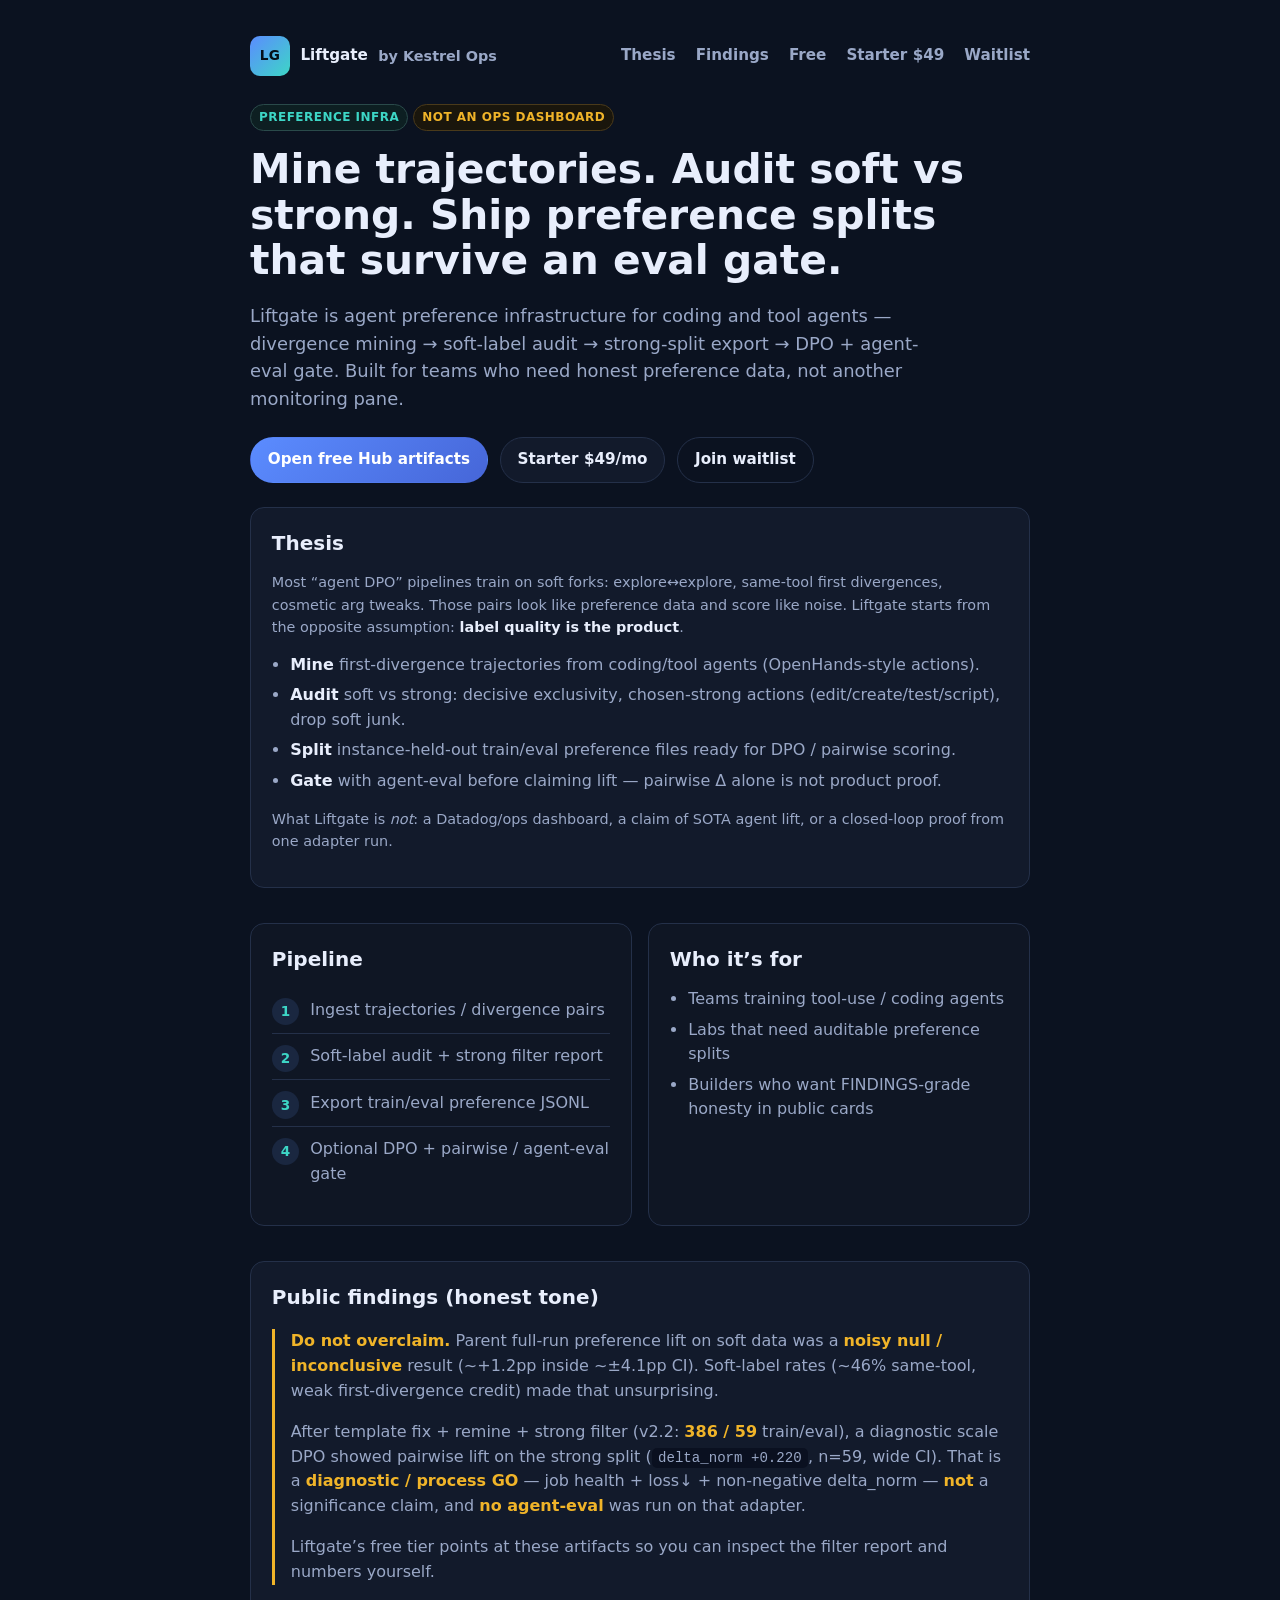
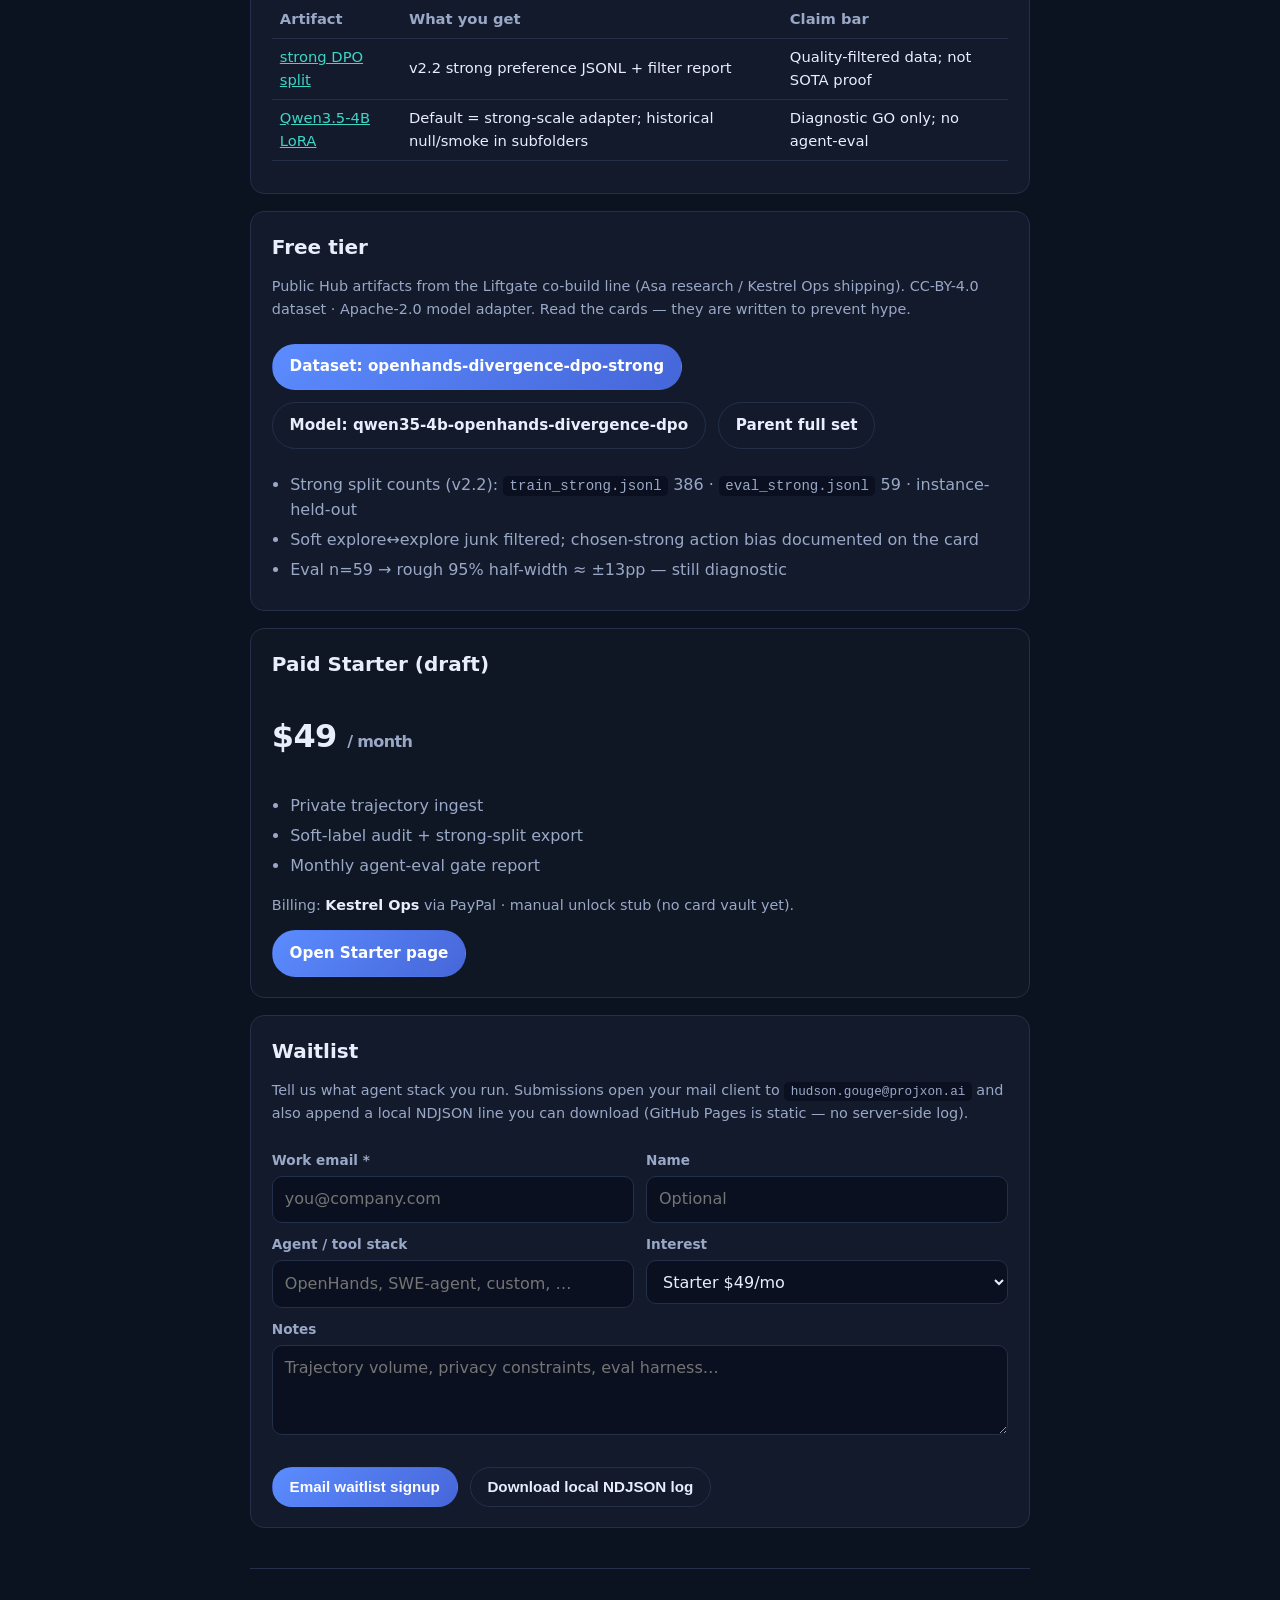
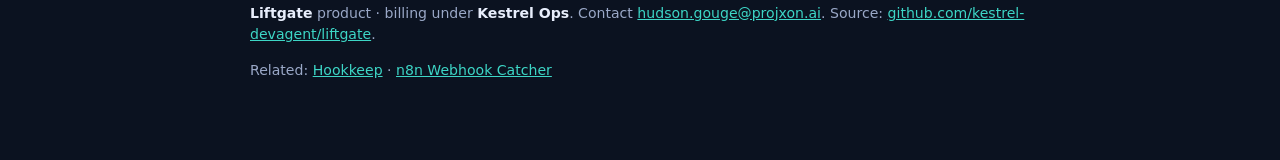
==== docs/index.html @ 3e18eb13 "Ship Liftgate public landing + Starter draft Agent preference infra Pages site: thesis, honest FINDI" ====
<!DOCTYPE html>
<html lang="en">
<head>
<meta charset="utf-8" />
<meta name="viewport" content="width=device-width, initial-scale=1" />
<title>Liftgate — Agent preference infrastructure | Kestrel Ops</title>
<meta name="description" content="Liftgate mines coding-agent trajectories, audits soft vs strong preference labels, and ships DPO/preference splits with an agent-eval gate. Free Hub artifacts + Starter $49/mo." />
<meta name="theme-color" content="#0b1220" />
<link rel="stylesheet" href="./styles.css" />
</head>
<body>
<main class="wrap">
  <nav>
    <a class="brand" href="./">
      <span class="logo">LG</span>
      <strong>Liftgate</strong>
      <span class="fine">by Kestrel Ops</span>
    </a>
    <a href="#thesis">Thesis</a>
    <a href="#findings">Findings</a>
    <a href="#free">Free</a>
    <a href="./starter.html">Starter $49</a>
    <a href="#waitlist">Waitlist</a>
  </nav>

  <p><span class="tag">Preference infra</span> <span class="tag warn">Not an ops dashboard</span></p>
  <h1>Mine trajectories. Audit soft vs strong. Ship preference splits that survive an eval gate.</h1>
  <p class="lede">
    Liftgate is agent preference infrastructure for coding and tool agents —
    divergence mining → soft-label audit → strong-split export → DPO + agent-eval gate.
    Built for teams who need honest preference data, not another monitoring pane.
  </p>
  <div class="cta">
    <a class="btn btn-primary" href="#free">Open free Hub artifacts</a>
    <a class="btn" href="./starter.html">Starter $49/mo</a>
    <a class="btn btn-ghost" href="#waitlist">Join waitlist</a>
  </div>

  <section id="thesis" class="card">
    <h2>Thesis</h2>
    <p class="fine" style="margin-top:0">
      Most “agent DPO” pipelines train on soft forks: explore↔explore, same-tool first divergences,
      cosmetic arg tweaks. Those pairs look like preference data and score like noise.
      Liftgate starts from the opposite assumption: <strong style="color:var(--text)">label quality is the product</strong>.
    </p>
    <ul class="clean">
      <li><strong>Mine</strong> first-divergence trajectories from coding/tool agents (OpenHands-style actions).</li>
      <li><strong>Audit</strong> soft vs strong: decisive exclusivity, chosen-strong actions (edit/create/test/script), drop soft junk.</li>
      <li><strong>Split</strong> instance-held-out train/eval preference files ready for DPO / pairwise scoring.</li>
      <li><strong>Gate</strong> with agent-eval before claiming lift — pairwise Δ alone is not product proof.</li>
    </ul>
    <p class="fine">
      What Liftgate is <em>not</em>: a Datadog/ops dashboard, a claim of SOTA agent lift, or a closed-loop proof from one adapter run.
    </p>
  </section>

  <section class="grid two">
    <div class="card soft">
      <h2>Pipeline</h2>
      <ol class="steps">
        <li>Ingest trajectories / divergence pairs</li>
        <li>Soft-label audit + strong filter report</li>
        <li>Export train/eval preference JSONL</li>
        <li>Optional DPO + pairwise / agent-eval gate</li>
      </ol>
    </div>
    <div class="card soft">
      <h2>Who it’s for</h2>
      <ul class="clean">
        <li>Teams training tool-use / coding agents</li>
        <li>Labs that need auditable preference splits</li>
        <li>Builders who want FINDINGS-grade honesty in public cards</li>
      </ul>
    </div>
  </section>

  <section id="findings" class="card">
    <h2>Public findings (honest tone)</h2>
    <div class="findings">
      <p style="margin-top:0">
        <strong>Do not overclaim.</strong> Parent full-run preference lift on soft data was a
        <strong>noisy null / inconclusive</strong> result (~+1.2pp inside ~±4.1pp CI). Soft-label rates
        (~46% same-tool, weak first-divergence credit) made that unsurprising.
      </p>
      <p>
        After template fix + remine + strong filter (v2.2: <strong>386 / 59</strong> train/eval),
        a diagnostic scale DPO showed pairwise lift on the strong split
        (<code>delta_norm +0.220</code>, n=59, wide CI). That is a
        <strong>diagnostic / process GO</strong> — job health + loss↓ + non-negative delta_norm —
        <strong>not</strong> a significance claim, and <strong>no agent-eval</strong> was run on that adapter.
      </p>
      <p style="margin-bottom:0">
        Liftgate’s free tier points at these artifacts so you can inspect the filter report and numbers yourself.
      </p>
    </div>
    <table>
      <thead>
        <tr><th>Artifact</th><th>What you get</th><th>Claim bar</th></tr>
      </thead>
      <tbody>
        <tr>
          <td><a href="https://huggingface.co/datasets/asaverren/openhands-divergence-dpo-strong">strong DPO split</a></td>
          <td>v2.2 strong preference JSONL + filter report</td>
          <td>Quality-filtered data; not SOTA proof</td>
        </tr>
        <tr>
          <td><a href="https://huggingface.co/asaverren/qwen35-4b-openhands-divergence-dpo">Qwen3.5-4B LoRA</a></td>
          <td>Default = strong-scale adapter; historical null/smoke in subfolders</td>
          <td>Diagnostic GO only; no agent-eval</td>
        </tr>
      </tbody>
    </table>
  </section>

  <section id="free" class="card">
    <h2>Free tier</h2>
    <p class="fine" style="margin-top:0">
      Public Hub artifacts from the Liftgate co-build line (Asa research / Kestrel Ops shipping).
      CC-BY-4.0 dataset · Apache-2.0 model adapter. Read the cards — they are written to prevent hype.
    </p>
    <div class="cta">
      <a class="btn btn-primary" href="https://huggingface.co/datasets/asaverren/openhands-divergence-dpo-strong" target="_blank" rel="noopener">Dataset: openhands-divergence-dpo-strong</a>
      <a class="btn" href="https://huggingface.co/asaverren/qwen35-4b-openhands-divergence-dpo" target="_blank" rel="noopener">Model: qwen35-4b-openhands-divergence-dpo</a>
      <a class="btn btn-ghost" href="https://huggingface.co/datasets/asaverren/openhands-divergence-dpo" target="_blank" rel="noopener">Parent full set</a>
    </div>
    <ul class="clean">
      <li>Strong split counts (v2.2): <code>train_strong.jsonl</code> 386 · <code>eval_strong.jsonl</code> 59 · instance-held-out</li>
      <li>Soft explore↔explore junk filtered; chosen-strong action bias documented on the card</li>
      <li>Eval n=59 → rough 95% half-width ≈ ±13pp — still diagnostic</li>
    </ul>
  </section>

  <section class="card soft">
    <h2>Paid Starter (draft)</h2>
    <p class="price">$49 <span>/ month</span></p>
    <ul class="clean">
      <li>Private trajectory ingest</li>
      <li>Soft-label audit + strong-split export</li>
      <li>Monthly agent-eval gate report</li>
    </ul>
    <p class="fine">Billing: <strong style="color:var(--text)">Kestrel Ops</strong> via PayPal · manual unlock stub (no card vault yet).</p>
    <a class="btn btn-primary" href="./starter.html">Open Starter page</a>
  </section>

  <section id="waitlist" class="card">
    <h2>Waitlist</h2>
    <p class="fine" style="margin-top:0">
      Tell us what agent stack you run. Submissions open your mail client to
      <code>hudson.gouge@projxon.ai</code> and also append a local NDJSON line you can download
      (GitHub Pages is static — no server-side log).
    </p>
    <form id="waitlist-form" novalidate>
      <div class="row two">
        <div>
          <label for="email">Work email *</label>
          <input id="email" name="email" type="email" required placeholder="you@company.com" autocomplete="email" />
        </div>
        <div>
          <label for="name">Name</label>
          <input id="name" name="name" type="text" placeholder="Optional" autocomplete="name" />
        </div>
      </div>
      <div class="row two">
        <div>
          <label for="stack">Agent / tool stack</label>
          <input id="stack" name="stack" type="text" placeholder="OpenHands, SWE-agent, custom, …" />
        </div>
        <div>
          <label for="tier">Interest</label>
          <select id="tier" name="tier">
            <option value="free">Free Hub artifacts</option>
            <option value="starter" selected>Starter $49/mo</option>
            <option value="custom">Custom / volume</option>
          </select>
        </div>
      </div>
      <label for="notes">Notes</label>
      <textarea id="notes" name="notes" placeholder="Trajectory volume, privacy constraints, eval harness…"></textarea>
      <div class="cta" style="margin-bottom:0">
        <button class="btn btn-primary" type="submit">Email waitlist signup</button>
        <button class="btn" type="button" id="dl-ndjson">Download local NDJSON log</button>
      </div>
      <div class="toast" id="toast" role="status"></div>
    </form>
  </section>

  <footer class="footer">
    <p>
      <strong style="color:var(--text)">Liftgate</strong> product · billing under <strong style="color:var(--text)">Kestrel Ops</strong>.
      Contact <a href="mailto:hudson.gouge@projxon.ai">hudson.gouge@projxon.ai</a>.
      Source: <a href="https://github.com/kestrel-devagent/liftgate">github.com/kestrel-devagent/liftgate</a>.
    </p>
    <p>Related: <a href="https://kestrel-devagent.github.io/hookkeep/">Hookkeep</a> · <a href="https://kestrel-devagent.github.io/n8n-webhook-catcher/">n8n Webhook Catcher</a></p>
  </footer>
</main>
<script>
(function () {
  const KEY = 'liftgate_waitlist_ndjson_v1';
  const to = 'hudson.gouge@projxon.ai';
  function load() {
    try { return JSON.parse(localStorage.getItem(KEY) || '[]'); } catch (_) { return []; }
  }
  function save(rows) {
    localStorage.setItem(KEY, JSON.stringify(rows));
  }
  function rowFromForm(fd) {
    return {
      ts: new Date().toISOString(),
      product: 'liftgate',
      email: String(fd.get('email') || '').trim(),
      name: String(fd.get('name') || '').trim(),
      stack: String(fd.get('stack') || '').trim(),
      tier: String(fd.get('tier') || '').trim(),
      notes: String(fd.get('notes') || '').trim(),
      source: 'pages-waitlist'
    };
  }
  function toast(msg) {
    const el = document.getElementById('toast');
    el.textContent = msg;
    el.classList.add('show');
  }
  document.getElementById('waitlist-form').addEventListener('submit', function (e) {
    e.preventDefault();
    const fd = new FormData(e.target);
    const row = rowFromForm(fd);
    if (!row.email || !row.email.includes('@')) {
      toast('Please enter a valid work email.');
      return;
    }
    const rows = load();
    rows.push(row);
    save(rows);
    const subject = encodeURIComponent('Liftgate waitlist — ' + row.tier);
    const body = encodeURIComponent(
      'Liftgate waitlist signup\n\n' +
      'Email: ' + row.email + '\n' +
      'Name: ' + (row.name || '(none)') + '\n' +
      'Stack: ' + (row.stack || '(none)') + '\n' +
      'Interest: ' + row.tier + '\n' +
      'Notes: ' + (row.notes || '(none)') + '\n' +
      'TS: ' + row.ts + '\n'
    );
    toast('Saved locally. Opening mail to ' + to + '…');
    window.location.href = 'mailto:' + to + '?subject=' + subject + '&body=' + body;
  });
  document.getElementById('dl-ndjson').addEventListener('click', function () {
    const rows = load();
    const text = rows.map(function (r) { return JSON.stringify(r); }).join('\n') + (rows.length ? '\n' : '');
    const blob = new Blob([text], { type: 'application/x-ndjson' });
    const a = document.createElement('a');
    a.href = URL.createObjectURL(blob);
    a.download = 'liftgate-waitlist.ndjson';
    a.click();
    URL.revokeObjectURL(a.href);
    toast(rows.length ? ('Downloaded ' + rows.length + ' row(s).') : 'Log empty — submit the form first.');
  });
})();
</script>
</body>
</html>
---- docs/styles.css ----
:root {
  --bg: #0b1220;
  --panel: #121a2b;
  --panel2: #0f1624;
  --text: #e8eefc;
  --muted: #9aa8c7;
  --accent: #5b8cff;
  --accent2: #3dd6c6;
  --warn: #f0b429;
  --border: #243049;
  --ok: #3ecf8e;
}
* { box-sizing: border-box; }
html { scroll-behavior: smooth; }
body {
  margin: 0;
  font-family: system-ui, -apple-system, Segoe UI, sans-serif;
  background: radial-gradient(1100px 560px at 8% -12%, #1a2a4a 0%, var(--bg) 55%);
  color: var(--text);
  min-height: 100vh;
  line-height: 1.55;
}
a { color: var(--accent2); }
a:hover { text-decoration: underline; }
.wrap { max-width: 820px; margin: 0 auto; padding: 2.25rem 1.25rem 4rem; }
nav {
  display: flex; flex-wrap: wrap; gap: .75rem 1.25rem; align-items: center;
  margin-bottom: 1.75rem; font-size: .95rem;
}
nav .brand { display: flex; align-items: center; gap: .65rem; margin-right: auto; text-decoration: none; color: var(--text); }
.logo {
  display: inline-grid; place-items: center; width: 40px; height: 40px;
  border-radius: 10px; font-weight: 800; font-size: .85rem; letter-spacing: .02em;
  background: linear-gradient(135deg, var(--accent), var(--accent2)); color: #041018;
}
nav a { color: var(--muted); text-decoration: none; font-weight: 600; }
nav a:hover { color: var(--text); }
h1 { font-size: clamp(1.85rem, 4.2vw, 2.55rem); line-height: 1.12; margin: .4rem 0 1rem; }
h2 { font-size: 1.25rem; margin: 0 0 .75rem; }
h3 { font-size: 1.05rem; margin: 1.1rem 0 .45rem; }
.lede { color: var(--muted); font-size: 1.12rem; max-width: 42rem; }
.cta { display: flex; flex-wrap: wrap; gap: .75rem; margin: 1.5rem 0; }
.btn {
  display: inline-flex; align-items: center; gap: .4rem;
  padding: .65rem 1.05rem; border-radius: 999px;
  border: 1px solid var(--border); background: var(--panel);
  color: var(--text); text-decoration: none; font-weight: 650; font-size: .95rem;
}
.btn:hover { text-decoration: none; border-color: var(--accent); }
.btn-primary {
  background: linear-gradient(135deg, var(--accent), #4666d8);
  border-color: transparent; color: #fff;
}
.btn-ghost { background: transparent; }
.card {
  background: var(--panel); border: 1px solid var(--border);
  border-radius: 14px; padding: 1.25rem 1.3rem; margin: 1.1rem 0;
}
.card.soft { background: var(--panel2); }
.fine { color: var(--muted); font-size: .9rem; }
.tag {
  display: inline-block; font-size: .75rem; font-weight: 700; letter-spacing: .04em;
  text-transform: uppercase; color: var(--accent2);
  border: 1px solid #2a4a4a; background: #0d1f22; padding: .2rem .5rem; border-radius: 999px;
}
.tag.warn { color: var(--warn); border-color: #4a3a1a; background: #1a160c; }
.grid { display: grid; gap: 1rem; }
@media (min-width: 640px) { .grid.two { grid-template-columns: 1fr 1fr; } }
ul.clean { margin: .4rem 0; padding-left: 1.15rem; color: var(--muted); }
ul.clean li { margin: .35rem 0; }
ul.clean strong { color: var(--text); }
code, .mono {
  font-family: ui-monospace, SFMono-Regular, Menlo, Consolas, monospace;
  font-size: .88em; background: #0a1020; padding: .12rem .4rem; border-radius: 5px;
}
table { width: 100%; border-collapse: collapse; font-size: .92rem; margin: .75rem 0; }
th, td { text-align: left; padding: .45rem .5rem; border-bottom: 1px solid var(--border); }
th { color: var(--muted); font-weight: 600; }
.findings {
  border-left: 3px solid var(--warn); padding-left: 1rem; margin: 1rem 0;
  color: var(--muted);
}
.findings strong { color: var(--warn); }
form label { display: block; font-size: .85rem; color: var(--muted); margin: .7rem 0 .3rem; font-weight: 600; }
form input, form textarea, form select {
  width: 100%; padding: .65rem .75rem; border-radius: 10px;
  border: 1px solid var(--border); background: #0a1020; color: var(--text);
  font: inherit;
}
form textarea { min-height: 90px; resize: vertical; }
form .row { display: grid; gap: .75rem; }
@media (min-width: 560px) { form .row.two { grid-template-columns: 1fr 1fr; } }
.footer {
  margin-top: 2.5rem; padding-top: 1.25rem; border-top: 1px solid var(--border);
  color: var(--muted); font-size: .88rem;
}
.price { font-size: 2rem; font-weight: 800; letter-spacing: -0.02em; }
.price span { font-size: 1rem; font-weight: 600; color: var(--muted); }
.steps { counter-reset: step; list-style: none; padding: 0; margin: .5rem 0; }
.steps li {
  counter-increment: step; position: relative;
  padding: .65rem 0 .65rem 2.4rem; color: var(--muted); border-bottom: 1px solid var(--border);
}
.steps li:last-child { border-bottom: 0; }
.steps li::before {
  content: counter(step); position: absolute; left: 0; top: .7rem;
  width: 1.7rem; height: 1.7rem; border-radius: 50%;
  background: #1a2740; color: var(--accent2); font-weight: 700; font-size: .85rem;
  display: grid; place-items: center;
}
.ok { color: var(--ok); }
.toast {
  display: none; margin-top: .75rem; padding: .65rem .85rem; border-radius: 10px;
  background: #0d2418; border: 1px solid #1e4a34; color: var(--ok); font-size: .9rem;
}
.toast.show { display: block; }
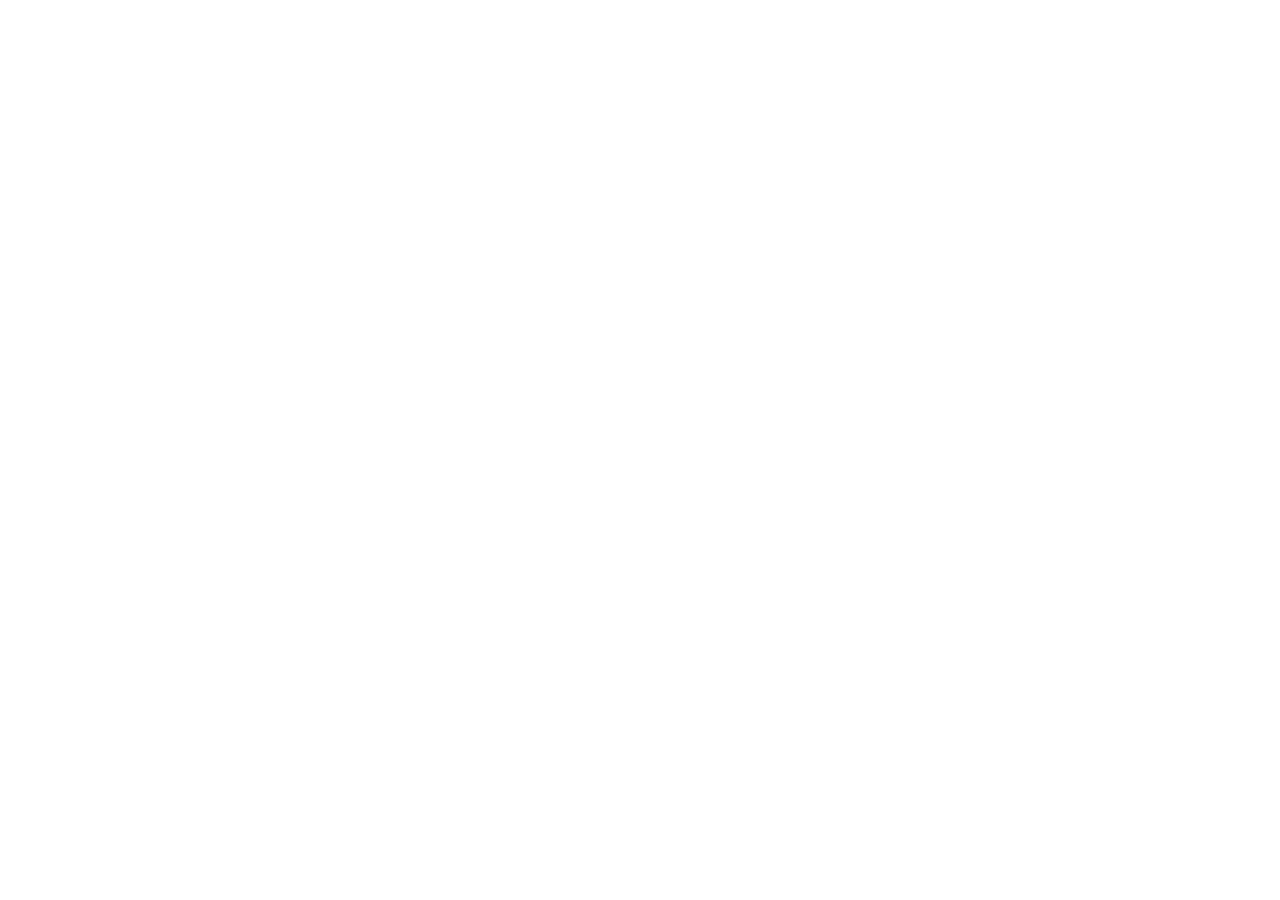
==== commit 1a6f14bb: "Redirect Liftgate Pages to Charter (public rename) Liftgate barred as public pitch. Pages now state " ====
--- a/docs/index.html
+++ b/docs/index.html
@@ -3,259 +3,78 @@
 <head>
 <meta charset="utf-8" />
 <meta name="viewport" content="width=device-width, initial-scale=1" />
-<title>Liftgate — Agent preference infrastructure | Kestrel Ops</title>
-<meta name="description" content="Liftgate mines coding-agent trajectories, audits soft vs strong preference labels, and ships DPO/preference splits with an agent-eval gate. Free Hub artifacts + Starter $49/mo." />
-<meta name="theme-color" content="#0b1220" />
-<link rel="stylesheet" href="./styles.css" />
+<title>Charter (formerly Liftgate) | Kestrel Ops</title>
+<meta name="description" content="Liftgate is now Charter. Agents get smarter. Your goals shouldn’t get fuzzier. Human intent as source of truth — record what was asked, verify the work matched." />
+<meta http-equiv="refresh" content="0; url=https://kestrel-devagent.github.io/charter/" />
+<link rel="canonical" href="https://kestrel-devagent.github.io/charter/" />
+<meta property="og:title" content="Charter (formerly Liftgate)" />
+<meta property="og:description" content="Public product is Charter. Agents get smarter. Your goals shouldn’t get fuzzier." />
+<meta property="og:url" content="https://kestrel-devagent.github.io/charter/" />
+<meta name="theme-color" content="#070b14" />
+<style>
+:root { --bg:#0b1220; --panel:#121a2b; --text:#e8eefc; --muted:#9aa8c7; --accent:#5b8cff; --accent2:#3dd6c6; --border:#243049; }
+* { box-sizing: border-box; }
+body {
+  margin: 0; font-family: system-ui, -apple-system, Segoe UI, sans-serif;
+  background: radial-gradient(1100px 560px at 8% -12%, #1a2a4a 0%, var(--bg) 55%);
+  color: var(--text); min-height: 100vh; line-height: 1.55;
+}
+.wrap { max-width: 640px; margin: 0 auto; padding: 3.5rem 1.25rem 4rem; }
+.logo {
+  display: inline-grid; place-items: center; width: 44px; height: 44px;
+  border-radius: 10px; font-weight: 800; font-size: .9rem;
+  background: linear-gradient(135deg, var(--accent), var(--accent2)); color: #041018;
+}
+h1 { font-size: clamp(1.6rem, 4vw, 2.1rem); line-height: 1.15; margin: 1rem 0 .75rem; }
+p { color: var(--muted); }
+a { color: var(--accent2); }
+.card {
+  background: var(--panel); border: 1px solid var(--border);
+  border-radius: 14px; padding: 1.4rem 1.35rem; margin: 1.25rem 0;
+}
+.btn {
+  display: inline-flex; align-items: center; gap: .4rem;
+  padding: .7rem 1.15rem; border-radius: 999px; margin: .35rem .35rem .35rem 0;
+  border: 1px solid transparent;
+  background: linear-gradient(135deg, var(--accent), #4666d8);
+  color: #fff; text-decoration: none; font-weight: 650;
+}
+.btn:hover { text-decoration: none; filter: brightness(1.05); }
+.fine { font-size: .9rem; color: var(--muted); }
+code { font-family: ui-monospace, Menlo, Consolas, monospace; font-size: .88em; background:#0a1020; padding:.12rem .4rem; border-radius:5px; }
+</style>
 </head>
 <body>
 <main class="wrap">
-  <nav>
-    <a class="brand" href="./">
-      <span class="logo">LG</span>
-      <strong>Liftgate</strong>
-      <span class="fine">by Kestrel Ops</span>
-    </a>
-    <a href="#thesis">Thesis</a>
-    <a href="#findings">Findings</a>
-    <a href="#free">Free</a>
-    <a href="./starter.html">Starter $49</a>
-    <a href="#waitlist">Waitlist</a>
-  </nav>
+  <span class="logo">CH</span>
+  <h1>Charter <span style="color:var(--muted); font-weight:600">(formerly Liftgate)</span></h1>
+  <p>
+    The public product is <strong style="color:var(--text)">Charter</strong> —
+    human intent as the source of truth: record what was asked, then verify whether the work matched.
+  </p>
+  <p><strong style="color:var(--text)">Agents get smarter. Your goals shouldn’t get fuzzier.</strong></p>
 
-  <p><span class="tag">Preference infra</span> <span class="tag warn">Not an ops dashboard</span></p>
-  <h1>Mine trajectories. Audit soft vs strong. Ship preference splits that survive an eval gate.</h1>
-  <p class="lede">
-    Liftgate is agent preference infrastructure for coding and tool agents —
-    divergence mining → soft-label audit → strong-split export → DPO + agent-eval gate.
-    Built for teams who need honest preference data, not another monitoring pane.
-  </p>
-  <div class="cta">
-    <a class="btn btn-primary" href="#free">Open free Hub artifacts</a>
-    <a class="btn" href="./starter.html">Starter $49/mo</a>
-    <a class="btn btn-ghost" href="#waitlist">Join waitlist</a>
+  <div class="card">
+    <p style="margin-top:0; color:var(--text)">
+      This URL used the temporary name <strong>Liftgate</strong>. That name is barred as a public pitch.
+      Continue at the Charter landing.
+    </p>
+    <a class="btn" href="https://kestrel-devagent.github.io/charter/">Go to Charter →</a>
+    <p class="fine" style="margin-bottom:0">
+      If you are not redirected automatically,
+      <a href="https://kestrel-devagent.github.io/charter/">https://kestrel-devagent.github.io/charter/</a>
+    </p>
   </div>
 
-  <section id="thesis" class="card">
-    <h2>Thesis</h2>
-    <p class="fine" style="margin-top:0">
-      Most “agent DPO” pipelines train on soft forks: explore↔explore, same-tool first divergences,
-      cosmetic arg tweaks. Those pairs look like preference data and score like noise.
-      Liftgate starts from the opposite assumption: <strong style="color:var(--text)">label quality is the product</strong>.
-    </p>
-    <ul class="clean">
-      <li><strong>Mine</strong> first-divergence trajectories from coding/tool agents (OpenHands-style actions).</li>
-      <li><strong>Audit</strong> soft vs strong: decisive exclusivity, chosen-strong actions (edit/create/test/script), drop soft junk.</li>
-      <li><strong>Split</strong> instance-held-out train/eval preference files ready for DPO / pairwise scoring.</li>
-      <li><strong>Gate</strong> with agent-eval before claiming lift — pairwise Δ alone is not product proof.</li>
-    </ul>
-    <p class="fine">
-      What Liftgate is <em>not</em>: a Datadog/ops dashboard, a claim of SOTA agent lift, or a closed-loop proof from one adapter run.
-    </p>
-  </section>
-
-  <section class="grid two">
-    <div class="card soft">
-      <h2>Pipeline</h2>
-      <ol class="steps">
-        <li>Ingest trajectories / divergence pairs</li>
-        <li>Soft-label audit + strong filter report</li>
-        <li>Export train/eval preference JSONL</li>
-        <li>Optional DPO + pairwise / agent-eval gate</li>
-      </ol>
-    </div>
-    <div class="card soft">
-      <h2>Who it’s for</h2>
-      <ul class="clean">
-        <li>Teams training tool-use / coding agents</li>
-        <li>Labs that need auditable preference splits</li>
-        <li>Builders who want FINDINGS-grade honesty in public cards</li>
-      </ul>
-    </div>
-  </section>
-
-  <section id="findings" class="card">
-    <h2>Public findings (honest tone)</h2>
-    <div class="findings">
-      <p style="margin-top:0">
-        <strong>Do not overclaim.</strong> Parent full-run preference lift on soft data was a
-        <strong>noisy null / inconclusive</strong> result (~+1.2pp inside ~±4.1pp CI). Soft-label rates
-        (~46% same-tool, weak first-divergence credit) made that unsurprising.
-      </p>
-      <p>
-        After template fix + remine + strong filter (v2.2: <strong>386 / 59</strong> train/eval),
-        a diagnostic scale DPO showed pairwise lift on the strong split
-        (<code>delta_norm +0.220</code>, n=59, wide CI). That is a
-        <strong>diagnostic / process GO</strong> — job health + loss↓ + non-negative delta_norm —
-        <strong>not</strong> a significance claim, and <strong>no agent-eval</strong> was run on that adapter.
-      </p>
-      <p style="margin-bottom:0">
-        Liftgate’s free tier points at these artifacts so you can inspect the filter report and numbers yourself.
-      </p>
-    </div>
-    <table>
-      <thead>
-        <tr><th>Artifact</th><th>What you get</th><th>Claim bar</th></tr>
-      </thead>
-      <tbody>
-        <tr>
-          <td><a href="https://huggingface.co/datasets/asaverren/openhands-divergence-dpo-strong">strong DPO split</a></td>
-          <td>v2.2 strong preference JSONL + filter report</td>
-          <td>Quality-filtered data; not SOTA proof</td>
-        </tr>
-        <tr>
-          <td><a href="https://huggingface.co/asaverren/qwen35-4b-openhands-divergence-dpo">Qwen3.5-4B LoRA</a></td>
-          <td>Default = strong-scale adapter; historical null/smoke in subfolders</td>
-          <td>Diagnostic GO only; no agent-eval</td>
-        </tr>
-      </tbody>
-    </table>
-  </section>
-
-  <section id="free" class="card">
-    <h2>Free tier</h2>
-    <p class="fine" style="margin-top:0">
-      Public Hub artifacts from the Liftgate co-build line (Asa research / Kestrel Ops shipping).
-      CC-BY-4.0 dataset · Apache-2.0 model adapter. Read the cards — they are written to prevent hype.
-    </p>
-    <div class="cta">
-      <a class="btn btn-primary" href="https://huggingface.co/datasets/asaverren/openhands-divergence-dpo-strong" target="_blank" rel="noopener">Dataset: openhands-divergence-dpo-strong</a>
-      <a class="btn" href="https://huggingface.co/asaverren/qwen35-4b-openhands-divergence-dpo" target="_blank" rel="noopener">Model: qwen35-4b-openhands-divergence-dpo</a>
-      <a class="btn btn-ghost" href="https://huggingface.co/datasets/asaverren/openhands-divergence-dpo" target="_blank" rel="noopener">Parent full set</a>
-    </div>
-    <ul class="clean">
-      <li>Strong split counts (v2.2): <code>train_strong.jsonl</code> 386 · <code>eval_strong.jsonl</code> 59 · instance-held-out</li>
-      <li>Soft explore↔explore junk filtered; chosen-strong action bias documented on the card</li>
-      <li>Eval n=59 → rough 95% half-width ≈ ±13pp — still diagnostic</li>
-    </ul>
-  </section>
-
-  <section class="card soft">
-    <h2>Paid Starter (draft)</h2>
-    <p class="price">$49 <span>/ month</span></p>
-    <ul class="clean">
-      <li>Private trajectory ingest</li>
-      <li>Soft-label audit + strong-split export</li>
-      <li>Monthly agent-eval gate report</li>
-    </ul>
-    <p class="fine">Billing: <strong style="color:var(--text)">Kestrel Ops</strong> via PayPal · manual unlock stub (no card vault yet).</p>
-    <a class="btn btn-primary" href="./starter.html">Open Starter page</a>
-  </section>
-
-  <section id="waitlist" class="card">
-    <h2>Waitlist</h2>
-    <p class="fine" style="margin-top:0">
-      Tell us what agent stack you run. Submissions open your mail client to
-      <code>hudson.gouge@projxon.ai</code> and also append a local NDJSON line you can download
-      (GitHub Pages is static — no server-side log).
-    </p>
-    <form id="waitlist-form" novalidate>
-      <div class="row two">
-        <div>
-          <label for="email">Work email *</label>
-          <input id="email" name="email" type="email" required placeholder="you@company.com" autocomplete="email" />
-        </div>
-        <div>
-          <label for="name">Name</label>
-          <input id="name" name="name" type="text" placeholder="Optional" autocomplete="name" />
-        </div>
-      </div>
-      <div class="row two">
-        <div>
-          <label for="stack">Agent / tool stack</label>
-          <input id="stack" name="stack" type="text" placeholder="OpenHands, SWE-agent, custom, …" />
-        </div>
-        <div>
-          <label for="tier">Interest</label>
-          <select id="tier" name="tier">
-            <option value="free">Free Hub artifacts</option>
-            <option value="starter" selected>Starter $49/mo</option>
-            <option value="custom">Custom / volume</option>
-          </select>
-        </div>
-      </div>
-      <label for="notes">Notes</label>
-      <textarea id="notes" name="notes" placeholder="Trajectory volume, privacy constraints, eval harness…"></textarea>
-      <div class="cta" style="margin-bottom:0">
-        <button class="btn btn-primary" type="submit">Email waitlist signup</button>
-        <button class="btn" type="button" id="dl-ndjson">Download local NDJSON log</button>
-      </div>
-      <div class="toast" id="toast" role="status"></div>
-    </form>
-  </section>
-
-  <footer class="footer">
-    <p>
-      <strong style="color:var(--text)">Liftgate</strong> product · billing under <strong style="color:var(--text)">Kestrel Ops</strong>.
-      Contact <a href="mailto:hudson.gouge@projxon.ai">hudson.gouge@projxon.ai</a>.
-      Source: <a href="https://github.com/kestrel-devagent/liftgate">github.com/kestrel-devagent/liftgate</a>.
-    </p>
-    <p>Related: <a href="https://kestrel-devagent.github.io/hookkeep/">Hookkeep</a> · <a href="https://kestrel-devagent.github.io/n8n-webhook-catcher/">n8n Webhook Catcher</a></p>
-  </footer>
+  <p class="fine">
+    Product <strong style="color:var(--text)">Charter</strong> · billing <strong style="color:var(--text)">Kestrel Ops</strong>
+    · PayPal note <code>Charter Pro</code> ·
+    <a href="https://github.com/kestrel-devagent/charter">github.com/kestrel-devagent/charter</a>
+  </p>
 </main>
 <script>
-(function () {
-  const KEY = 'liftgate_waitlist_ndjson_v1';
-  const to = 'hudson.gouge@projxon.ai';
-  function load() {
-    try { return JSON.parse(localStorage.getItem(KEY) || '[]'); } catch (_) { return []; }
-  }
-  function save(rows) {
-    localStorage.setItem(KEY, JSON.stringify(rows));
-  }
-  function rowFromForm(fd) {
-    return {
-      ts: new Date().toISOString(),
-      product: 'liftgate',
-      email: String(fd.get('email') || '').trim(),
-      name: String(fd.get('name') || '').trim(),
-      stack: String(fd.get('stack') || '').trim(),
-      tier: String(fd.get('tier') || '').trim(),
-      notes: String(fd.get('notes') || '').trim(),
-      source: 'pages-waitlist'
-    };
-  }
-  function toast(msg) {
-    const el = document.getElementById('toast');
-    el.textContent = msg;
-    el.classList.add('show');
-  }
-  document.getElementById('waitlist-form').addEventListener('submit', function (e) {
-    e.preventDefault();
-    const fd = new FormData(e.target);
-    const row = rowFromForm(fd);
-    if (!row.email || !row.email.includes('@')) {
-      toast('Please enter a valid work email.');
-      return;
-    }
-    const rows = load();
-    rows.push(row);
-    save(rows);
-    const subject = encodeURIComponent('Liftgate waitlist — ' + row.tier);
-    const body = encodeURIComponent(
-      'Liftgate waitlist signup\n\n' +
-      'Email: ' + row.email + '\n' +
-      'Name: ' + (row.name || '(none)') + '\n' +
-      'Stack: ' + (row.stack || '(none)') + '\n' +
-      'Interest: ' + row.tier + '\n' +
-      'Notes: ' + (row.notes || '(none)') + '\n' +
-      'TS: ' + row.ts + '\n'
-    );
-    toast('Saved locally. Opening mail to ' + to + '…');
-    window.location.href = 'mailto:' + to + '?subject=' + subject + '&body=' + body;
-  });
-  document.getElementById('dl-ndjson').addEventListener('click', function () {
-    const rows = load();
-    const text = rows.map(function (r) { return JSON.stringify(r); }).join('\n') + (rows.length ? '\n' : '');
-    const blob = new Blob([text], { type: 'application/x-ndjson' });
-    const a = document.createElement('a');
-    a.href = URL.createObjectURL(blob);
-    a.download = 'liftgate-waitlist.ndjson';
-    a.click();
-    URL.revokeObjectURL(a.href);
-    toast(rows.length ? ('Downloaded ' + rows.length + ' row(s).') : 'Log empty — submit the form first.');
-  });
-})();
+  // Hard redirect for clients that ignore meta refresh
+  location.replace('https://kestrel-devagent.github.io/charter/');
 </script>
 </body>
 </html>
